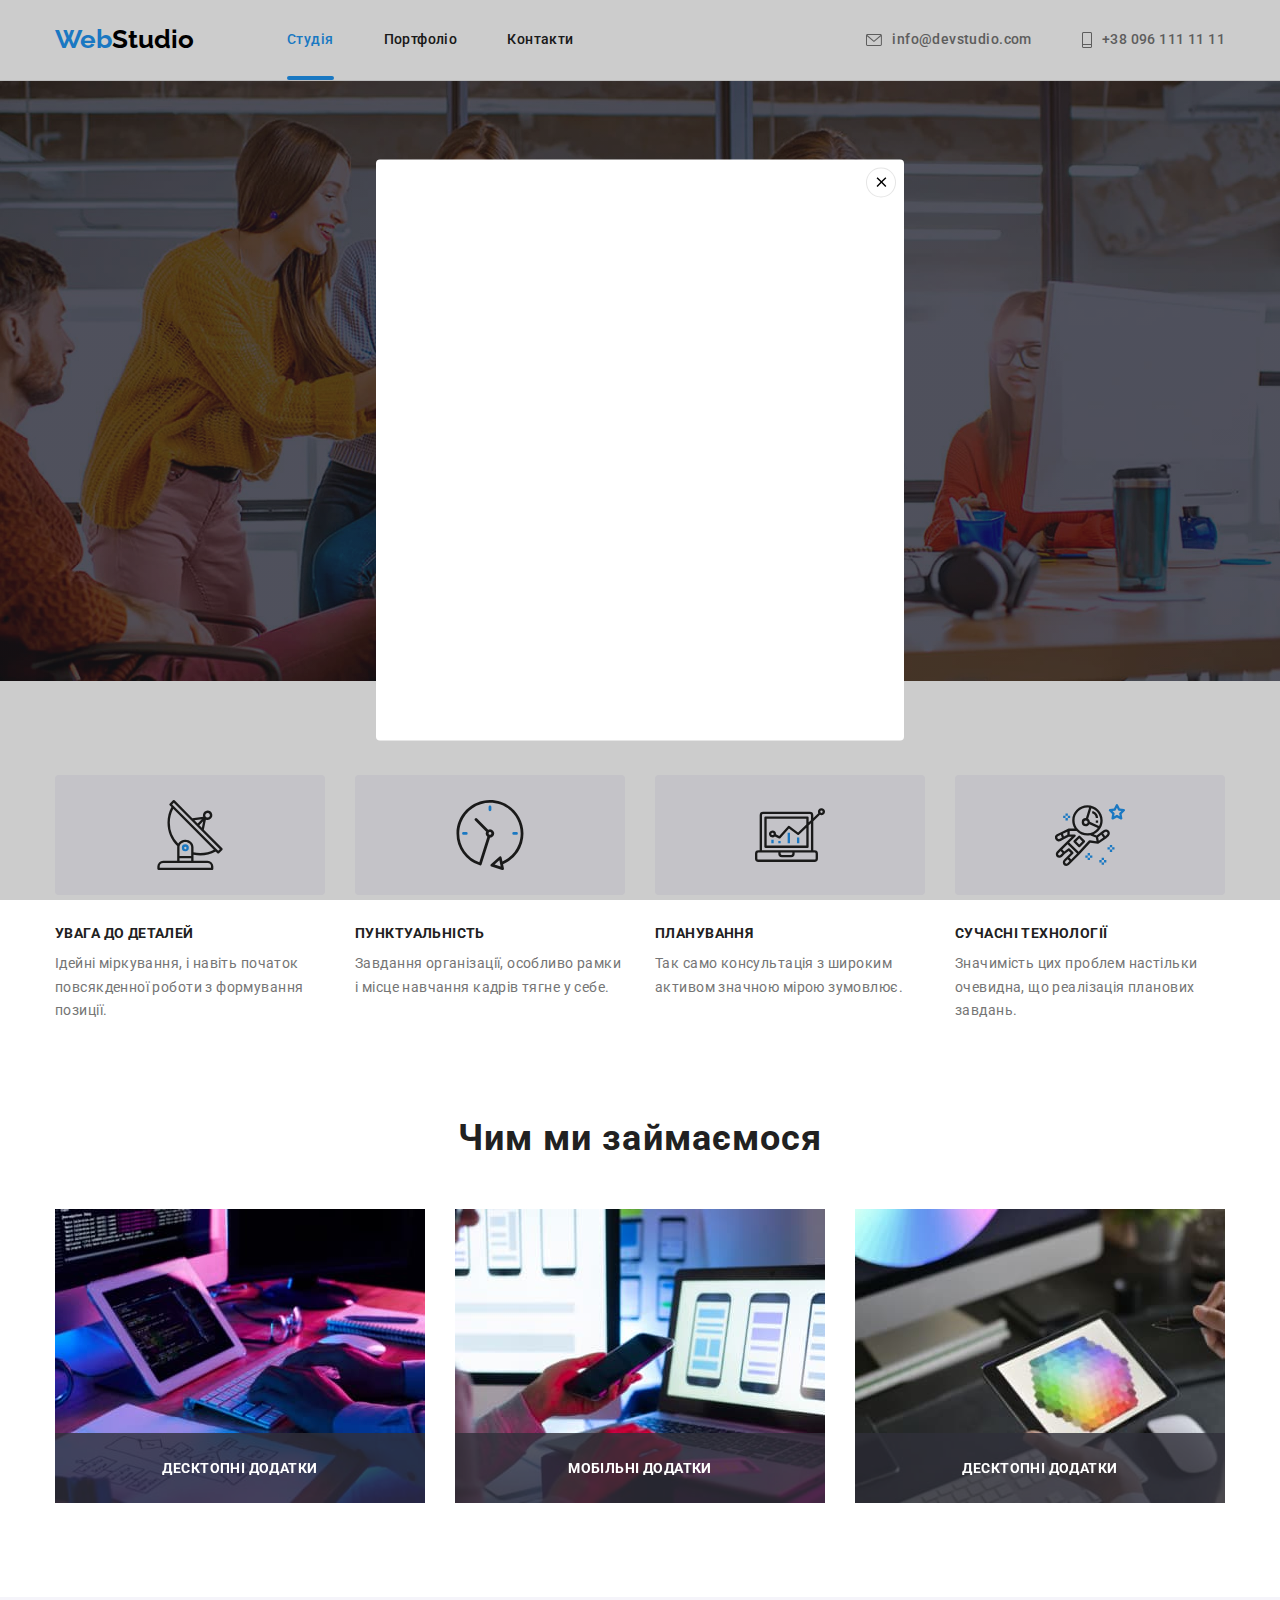
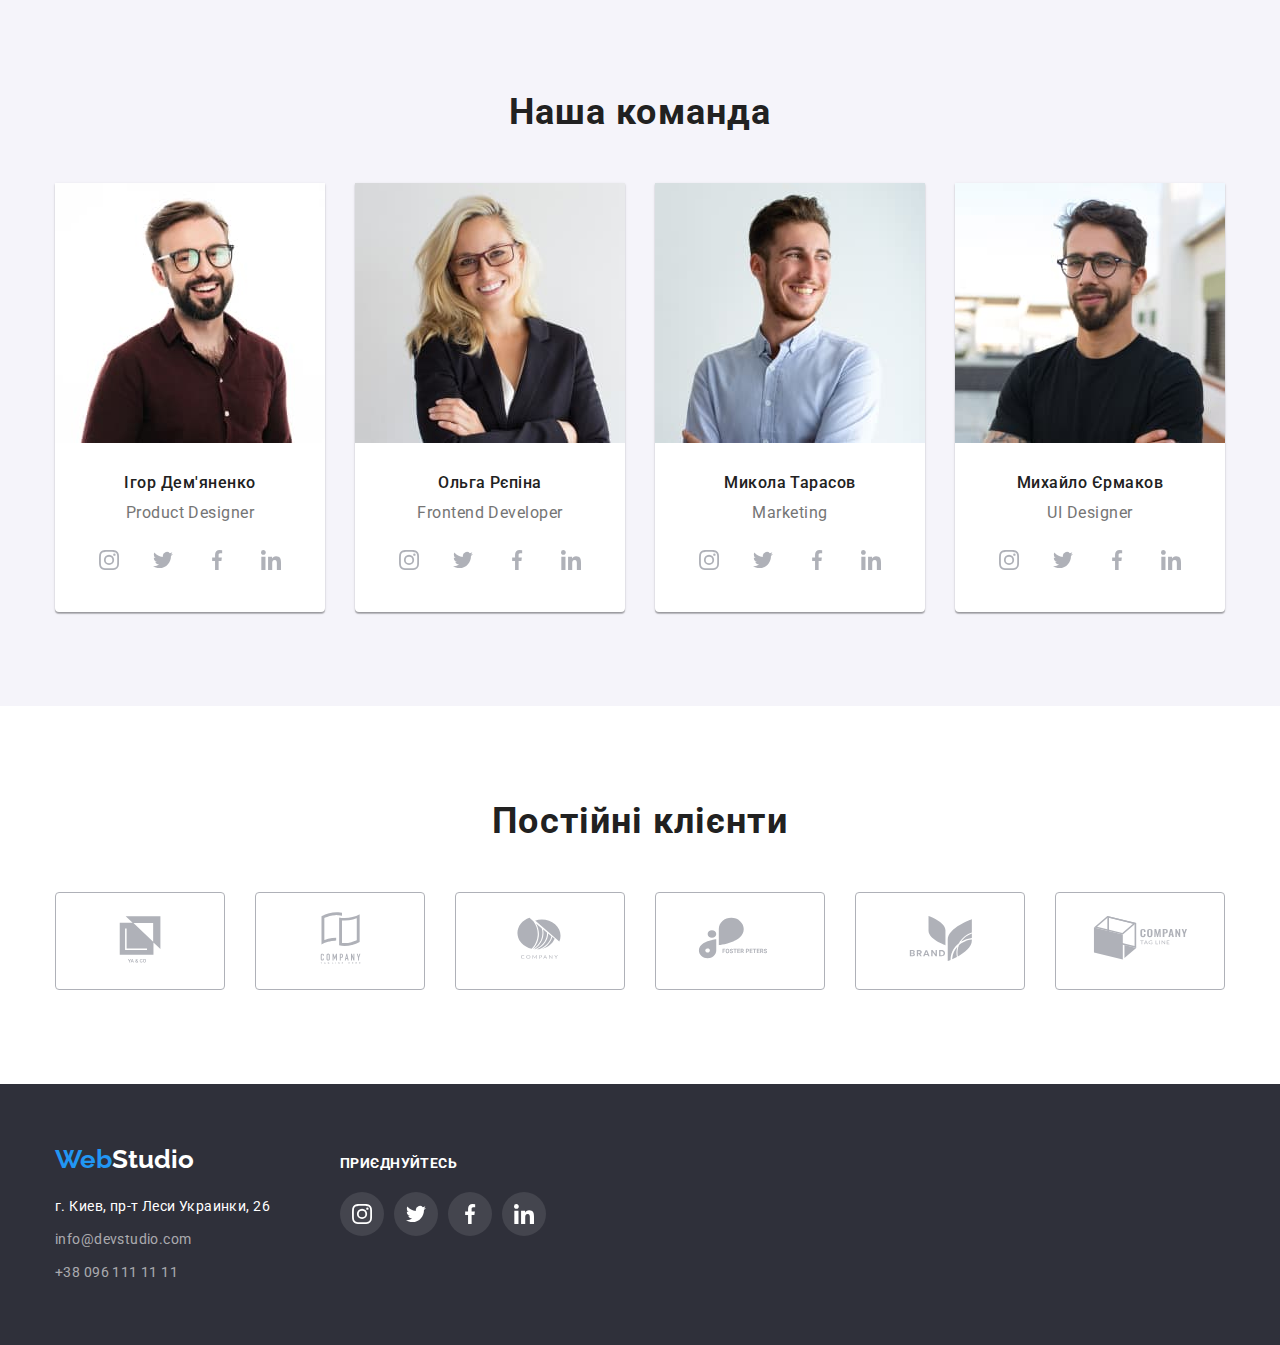
==== index.html @ 21fd34fb "Added overlays and modal" ====
<!DOCTYPE html>
<html lang="uk">
  <head>
    <meta charset="UTF-8" />
    <meta
      http-equiv="X-UA-Compatible"
      content="IE=edge"
    />
    <meta
      name="viewport"
      content="width=device-width, initial-scale=1.0"
    />
    <title>Домашнє завдання 5</title>
    <link
      rel="preconnect"
      href="https://fonts.googleapis.com"
    />
    <link
      rel="preconnect"
      href="https://fonts.gstatic.com"
      crossorigin
    />
    <link
      href="https://fonts.googleapis.com/css2?family=Raleway:wght@700&family=Roboto:wght@400;500;700;900&display=swap"
      rel="stylesheet"
    />
    <link
      rel="stylesheet"
      href="https://cdnjs.cloudflare.com/ajax/libs/modern-normalize/1.1.0/modern-normalize.min.css"
    />
    <link
      rel="stylesheet"
      href="css/styles.css"
    />
  </head>

  <body>
    <!--Header-->
    <header class="page-header">
      <nav class="container main-nav">
        <a class="logo" href="/">
          <span class="logo-accent">Web</span
          >Studio
        </a>
        <ul class="site-nav list">
          <li class="list-item">
            <a
              class="nav-link current"
              href="./index.html"
              >Студія</a
            >
          </li>
          <li class="list-item">
            <a
              class="nav-link"
              href="./portfolio.html"
              >Портфоліо</a
            >
          </li>
          <li class="list-item">
            <a class="nav-link" href="#"
              >Контакти</a
            >
          </li>
        </ul>

        <ul class="contact-nav list">
          <li class="list-item">
            <a
              href="mailto:info@devstudio.com"
              class="nav-link contact-icons"
            >
              <svg
                class="contact-icon"
                width="16"
                height="16"
              >
                <use
                  href="./images/icons.svg#icon-email"
                ></use>
              </svg>
              info@devstudio.com</a
            >
          </li>
          <li class="list-item">
            <a
              class="nav-link contact-icons"
              href="tel:+380961111111"
            >
              <svg
                class="contact-icon"
                width="10"
                height="16"
              >
                <use
                  href="./images/icons.svg#icon-phone"
                ></use>
              </svg>
              +38 096 111 11 11</a
            >
          </li>
        </ul>
      </nav>
    </header>

    <main>
      <!--Hero-->
      <div class="hero-overlay">
        <section class="hero-section">
          <div class="container">
            <h1 class="hero-title">
              Ефективні рішення для вашого бізнесу
            </h1>
            <button
              class="hero-button"
              type="button"
            >
              Замовити послугу
            </button>
          </div>
        </section>
      </div>

      <!--Pluses-->
      <section class="section">
        <div class="container">
          <h2
            class="section-title visually-hidden"
          >
            Переваги
          </h2>
          <ul class="list pluses-list">
            <li class="plus">
              <div class="plus-bg">
                <svg
                  class="plus-icon"
                  width="70"
                  height="70"
                >
                  <use
                    href="./images/icons.svg#icon-details"
                  ></use>
                </svg>
              </div>
              <h3 class="pluses-title">
                УВАГА ДО ДЕТАЛЕЙ
              </h3>
              <p class="pluses-description">
                Ідейні міркування, і навіть
                початок повсякденної роботи з
                формування позиції.
              </p>
            </li>
            <li class="plus">
              <div class="plus-bg">
                <svg
                  class="plus-icon"
                  width="70"
                  height="70"
                >
                  <use
                    href="./images/icons.svg#icon-punctuality"
                  ></use>
                </svg>
              </div>
              <h3 class="pluses-title">
                ПУНКТУАЛЬНІСТЬ
              </h3>
              <p class="pluses-description">
                Завдання організації, особливо
                рамки і місце навчання кадрів
                тягне у себе.
              </p>
            </li>
            <li class="plus">
              <div class="plus-bg">
                <svg
                  class="plus-icon"
                  width="70"
                  height="70"
                >
                  <use
                    href="./images/icons.svg#icon-planning"
                  ></use>
                </svg>
              </div>
              <h3 class="pluses-title">
                ПЛАНУВАННЯ
              </h3>
              <p class="pluses-description">
                Так само консультація з широким
                активом значною мірою зумовлює.
              </p>
            </li>
            <li class="plus">
              <div class="plus-bg">
                <svg
                  class="plus-icon"
                  width="70"
                  height="70"
                >
                  <use
                    href="./images/icons.svg#icon-tecknologies"
                  ></use>
                </svg>
              </div>
              <h3 class="pluses-title">
                СУЧАСНІ ТЕХНОЛОГІЇ
              </h3>
              <p class="pluses-description">
                Значимість цих проблем настільки
                очевидна, що реалізація планових
                завдань.
              </p>
            </li>
          </ul>
        </div>
      </section>

      <!--Services-->
      <section class="section sevices-section">
        <div class="container">
          <h2 class="section-title">
            Чим ми займаємося
          </h2>
          <ul class="list list-services">
            <li class="service">
              <div class="service-overlay">
                <img
                  class="img-services"
                  src="./images/box-1.jpg"
                  alt="Клавіатура з монітором"
                  width="370"
                />
                <h3 class="service-overlay-title">
                  Десктопні додатки
                </h3>
              </div>
            </li>
            <li class="service">
              <div class="service-overlay">
                <img
                  class="img-services"
                  src="./images/box-2.jpg"
                  alt="Смартфон і ноутбук"
                  width="370"
                />
                <h3 class="service-overlay-title">
                  Мобільні додатки
                </h3>
              </div>
            </li>
            <li class="service">
              <div class="service-overlay">
                <img
                  class="img-services"
                  src="./images/box-3.jpg"
                  alt="Планшет"
                  width="370"
                />
                <h3 class="service-overlay-title">
                  Десктопні додатки
                </h3>
              </div>
            </li>
          </ul>
        </div>
      </section>

      <!--Team-->
      <section class="section team-section">
        <div class="container">
          <h2 class="section-title">
            Наша команда
          </h2>
          <ul class="list team-list">
            <li class="person">
              <img
                class="team-img"
                src="./images/img.jpg"
                alt="Хлопець в окулярах і коричневій сорочці"
                width="270"
              />
              <div class="team-info">
                <h3 class="team-name">
                  Ігор Дем'яненко
                </h3>
                <p class="position" lang="en">
                  Product Designer
                </p>
                <ul class="list social-links">
                  <li class="social-link">
                    <a
                      href=""
                      class="social-icons"
                      target="_blank"
                      rel="noopener noreferrer nofollow"
                    >
                      <svg
                        class="social-icon"
                        width="20"
                        height="20"
                      >
                        <use
                          href="./images/icons.svg#icon-instagram"
                        ></use>
                      </svg>
                    </a>
                  </li>
                  <li class="social-link">
                    <a
                      href=""
                      class="social-icons"
                      target="_blank"
                      rel="noopener noreferrer nofollow"
                    >
                      <svg
                        class="social-icon"
                        width="20"
                        height="20"
                      >
                        <use
                          href="./images/icons.svg#icon-twitter"
                        ></use>
                      </svg>
                    </a>
                  </li>
                  <li class="social-link">
                    <a
                      href=""
                      class="social-icons"
                      target="_blank"
                      rel="noopener noreferrer nofollow"
                    >
                      <svg
                        class="social-icon"
                        width="20"
                        height="20"
                      >
                        <use
                          href="./images/icons.svg#icon-facebook"
                        ></use>
                      </svg>
                    </a>
                  </li>
                  <li class="social-link">
                    <a
                      href=""
                      class="social-icons"
                      target="_blank"
                      rel="noopener noreferrer nofollow"
                    >
                      <svg
                        class="social-icon"
                        width="20"
                        height="20"
                      >
                        <use
                          href="./images/icons.svg#icon-linkedin"
                        ></use>
                      </svg>
                    </a>
                  </li>
                </ul>
              </div>
            </li>
            <li class="person">
              <img
                class="team-img"
                src="./images/img-1.jpg"
                alt="Дівчина в окулярах"
                width="270"
              />
              <div class="team-info">
                <h3 class="team-name">
                  Ольга Рєпіна
                </h3>
                <p class="position" lang="en">
                  Frontend Developer
                </p>
                <ul class="list social-links">
                  <li class="social-link">
                    <a
                      href=""
                      class="social-icons"
                      target="_blank"
                      rel="noopener noreferrer nofollow"
                    >
                      <svg
                        class="social-icon"
                        width="20"
                        height="20"
                      >
                        <use
                          href="./images/icons.svg#icon-instagram"
                        ></use>
                      </svg>
                    </a>
                  </li>
                  <li class="social-link">
                    <a
                      href=""
                      class="social-icons"
                      target="_blank"
                      rel="noopener noreferrer nofollow"
                    >
                      <svg
                        class="social-icon"
                        width="20"
                        height="20"
                      >
                        <use
                          href="./images/icons.svg#icon-twitter"
                        ></use>
                      </svg>
                    </a>
                  </li>
                  <li class="social-link">
                    <a
                      href=""
                      class="social-icons"
                      target="_blank"
                      rel="noopener noreferrer nofollow"
                    >
                      <svg
                        class="social-icon"
                        width="20"
                        height="20"
                      >
                        <use
                          href="./images/icons.svg#icon-facebook"
                        ></use>
                      </svg>
                    </a>
                  </li>
                  <li class="social-link">
                    <a
                      href=""
                      class="social-icons"
                      target="_blank"
                      rel="noopener noreferrer nofollow"
                    >
                      <svg
                        class="social-icon"
                        width="20"
                        height="20"
                      >
                        <use
                          href="./images/icons.svg#icon-linkedin"
                        ></use>
                      </svg>
                    </a>
                  </li>
                </ul>
              </div>
            </li>
            <li class="person">
              <img
                class="team-img"
                src="./images/img-2.jpg"
                alt="Хлопець в блакитній сорочці"
                width="270"
              />
              <div class="team-info">
                <h3 class="team-name">
                  Микола Тарасов
                </h3>
                <p class="position" lang="en">
                  Marketing
                </p>
                <ul class="list social-links">
                  <li class="social-link">
                    <a
                      href=""
                      class="social-icons"
                      target="_blank"
                      rel="noopener noreferrer nofollow"
                    >
                      <svg
                        class="social-icon"
                        width="20"
                        height="20"
                      >
                        <use
                          href="./images/icons.svg#icon-instagram"
                        ></use>
                      </svg>
                    </a>
                  </li>
                  <li class="social-link">
                    <a
                      href=""
                      class="social-icons"
                      target="_blank"
                      rel="noopener noreferrer nofollow"
                    >
                      <svg
                        class="social-icon"
                        width="20"
                        height="20"
                      >
                        <use
                          href="./images/icons.svg#icon-twitter"
                        ></use>
                      </svg>
                    </a>
                  </li>
                  <li class="social-link">
                    <a
                      href=""
                      class="social-icons"
                      target="_blank"
                      rel="noopener noreferrer nofollow"
                    >
                      <svg
                        class="social-icon"
                        width="20"
                        height="20"
                      >
                        <use
                          href="./images/icons.svg#icon-facebook"
                        ></use>
                      </svg>
                    </a>
                  </li>
                  <li class="social-link">
                    <a
                      href=""
                      class="social-icons"
                      target="_blank"
                      rel="noopener noreferrer nofollow"
                    >
                      <svg
                        class="social-icon"
                        width="20"
                        height="20"
                      >
                        <use
                          href="./images/icons.svg#icon-linkedin"
                        ></use>
                      </svg>
                    </a>
                  </li>
                </ul>
              </div>
            </li>
            <li class="person">
              <img
                class="team-img"
                src="./images/img-3.jpg"
                alt="Хлопець в окулярах і чорній футболці"
                width="270"
              />
              <div class="team-info">
                <h3 class="team-name">
                  Михайло Єрмаков
                </h3>
                <p class="position" lang="en">
                  UI Designer
                </p>
                <ul class="list social-links">
                  <li class="social-link">
                    <a
                      href=""
                      class="social-icons"
                      target="_blank"
                      rel="noopener noreferrer nofollow"
                    >
                      <svg
                        class="social-icon"
                        width="20"
                        height="20"
                      >
                        <use
                          href="./images/icons.svg#icon-instagram"
                        ></use>
                      </svg>
                    </a>
                  </li>
                  <li class="social-link">
                    <a
                      href=""
                      class="social-icons"
                      target="_blank"
                      rel="noopener noreferrer nofollow"
                    >
                      <svg
                        class="social-icon"
                        width="20"
                        height="20"
                      >
                        <use
                          href="./images/icons.svg#icon-twitter"
                        ></use>
                      </svg>
                    </a>
                  </li>
                  <li class="social-link">
                    <a
                      href=""
                      class="social-icons"
                      target="_blank"
                      rel="noopener noreferrer nofollow"
                    >
                      <svg
                        class="social-icon"
                        width="20"
                        height="20"
                      >
                        <use
                          href="./images/icons.svg#icon-facebook"
                        ></use>
                      </svg>
                    </a>
                  </li>
                  <li class="social-link">
                    <a
                      href=""
                      class="social-icons"
                      target="_blank"
                      rel="noopener noreferrer nofollow"
                    >
                      <svg
                        class="social-icon"
                        width="20"
                        height="20"
                      >
                        <use
                          href="./images/icons.svg#icon-linkedin"
                        ></use>
                      </svg>
                    </a>
                  </li>
                </ul>
              </div>
            </li>
          </ul>
        </div>
      </section>

      <!-- Clients -->
      <section class="section">
        <div class="container">
          <h2 class="section-title">
            Постійні клієнти
          </h2>
          <ul class="list list-clients">
            <li>
              <a
                href=""
                class="clients"
                target="_blank"
                rel="noopener noreferrer nofollow"
              >
                <svg class="client">
                  <use
                    href="./images/icons.svg#icon-logo-client-1"
                  ></use>
                </svg>
              </a>
            </li>
            <li>
              <a
                href=""
                class="clients"
                target="_blank"
                rel="noopener noreferrer nofollow"
              >
                <svg class="client">
                  <use
                    href="./images/icons.svg#icon-logo-client-2"
                  ></use>
                </svg>
              </a>
            </li>
            <li>
              <a
                href=""
                class="clients"
                target="_blank"
                rel="noopener noreferrer nofollow"
              >
                <svg
                  class="client"
                  width="106"
                  height="60"
                >
                  <use
                    href="./images/icons.svg#icon-logo-client-3"
                  ></use>
                </svg>
              </a>
            </li>
            <li>
              <a
                href=""
                class="clients"
                target="_blank"
                rel="noopener noreferrer nofollow"
              >
                <svg
                  class="client"
                  width="106"
                  height="60"
                >
                  <use
                    href="./images/icons.svg#icon-logo-client-4"
                  ></use>
                </svg>
              </a>
            </li>
            <li>
              <a
                href=""
                class="clients"
                target="_blank"
                rel="noopener noreferrer nofollow"
              >
                <svg
                  class="client"
                  width="106"
                  height="60"
                >
                  <use
                    href="./images/icons.svg#icon-logo-client-5"
                  ></use>
                </svg>
              </a>
            </li>
            <li>
              <a
                href=""
                class="clients"
                target="_blank"
                rel="noopener noreferrer nofollow"
              >
                <svg
                  class="client"
                  width="106"
                  height="60"
                >
                  <use
                    href="./images/icons.svg#icon-logo-client-6"
                  ></use>
                </svg>
              </a>
            </li>
          </ul>
        </div>
      </section>
    </main>

    <!--Footer-->
    <footer class="footer">
      <div class="container footer-blocks">
        <div class="footer-nav">
          <a class="logo-footer" href="/">
            <span class="logo-accent">Web</span
            ><span class="logo-white"
              >Studio</span
            ></a
          >
          <address>
            <ul class="list">
              <li class="footer-link">
                <a
                  class="link-address"
                  href="https://goo.gl/maps/CPtrU1FHBa2aNyZL9"
                  target="_blank"
                  rel="noopener noreferrer nofollow"
                  >г. Киев, пр-т Леси Украинки,
                  26</a
                >
              </li>
              <li class="footer-link">
                <a
                  class="link-email"
                  href="mailto:info@devstudio.com"
                  lang="en"
                  >info@devstudio.com</a
                >
              </li>
              <li class="footer-link">
                <a
                  class="link-phone"
                  href="tel:+380961111111"
                  >+38 096 111 11 11</a
                >
              </li>
            </ul>
          </address>
        </div>
        <div class="join-block">
          <p class="join">Приєднуйтесь</p>
          <ul class="list social-links">
            <li class="social-link">
              <a
                href=""
                class="social-icons icons-footer"
                target="_blank"
                rel="noopener noreferrer nofollow"
              >
                <svg
                  class="social-icon icon-footer"
                  width="20"
                  height="20"
                >
                  <use
                    href="./images/icons.svg#icon-instagram"
                  ></use>
                </svg>
              </a>
            </li>
            <li class="social-link">
              <a
                href=""
                class="social-icons icons-footer"
                target="_blank"
                rel="noopener noreferrer nofollow"
              >
                <svg
                  class="social-icon icon-footer"
                  width="20"
                  height="20"
                >
                  <use
                    href="./images/icons.svg#icon-twitter"
                  ></use>
                </svg>
              </a>
            </li>
            <li class="social-link">
              <a
                href=""
                class="social-icons icons-footer"
                target="_blank"
                rel="noopener noreferrer nofollow"
              >
                <svg
                  class="social-icon icon-footer"
                  width="20"
                  height="20"
                >
                  <use
                    href="./images/icons.svg#icon-facebook"
                  ></use>
                </svg>
              </a>
            </li>
            <li class="social-link">
              <a
                href=""
                class="social-icons icons-footer"
                target="_blank"
                rel="noopener noreferrer nofollow"
              >
                <svg
                  class="social-icon icon-footer"
                  width="20"
                  height="20"
                >
                  <use
                    href="./images/icons.svg#icon-linkedin"
                  ></use>
                </svg>
              </a>
            </li>
          </ul>
        </div>
      </div>
    </footer>

    <!-- Backdrop -->
    <div class="backdrop is-hidden">
      <div class="modal">
        <button type="button" class="close-button">
          <svg
            class="close-modal-icon"
            width="18"
            height="18"
          >
            <use
              href="./images/icons.svg#icon-close"
            ></use>
          </svg>
        </button>
      </div>
    </div>
  </body>
</html>
---- css/styles.css ----
html {
  box-sizing: border-box;
}

*,
*::before,
*::after {
  box-sizing: inherit;
}

:root {
  --primary-text-color: #212121;
  --secondary-text-color: #757575;
  --accent-color: #2196f3;
  --primary-bg-color: #ffff;
  --secondary-bg-color: #f5f4fa;
  --footer-color: #2f303a;
  --logo-color: #000000;
  --btn-hover: #188ce8;
  --icons-color: #afb1b8;
  --white-color: #ffffff;
}
body {
  color: var(--primary-text-color);
  font-family: Roboto, sans-serif;
  margin: 0px;
}

.list {
  list-style: none;
  padding-left: 0;
  margin: 0;
}

.container {
  width: 1200px;
  margin-left: auto;
  margin-right: auto;
  padding: 0 15px;
}

.section {
  padding-top: 94px;
  padding-bottom: 94px;
}

.section-title {
  font-size: 36px;
  font-weight: 700;
  line-height: 1.17;
  letter-spacing: 0.03em;
  text-align: center;
  margin: 0 0 50px;
}

/* Header */
.logo,
.logo-footer {
  text-decoration: none;
  font-family: Raleway, sans-serif;
  font-size: 26px;
  font-weight: 700;
  line-height: 1.2;
  color: var(--logo-color);
}
.logo-footer {
  display: inline-block;
  margin-bottom: 20px;
}
.logo-accent {
  color: var(--accent-color);
}

.main-nav {
  align-items: center;
}

.contact-nav {
  margin-left: auto;
}

.site-nav {
  margin-left: 93px;
  display: block;
}

.site-nav,
.contact-nav,
.main-nav {
  display: flex;
}

.page-header {
  border-bottom: 1px solid rgba(236, 236, 236, 1);
}

.site-nav .list-item + .list-item,
.contact-nav .list-item + .list-item {
  margin-left: 50px;
}
.nav-link {
  font-size: 14px;
  font-weight: 500;
  line-height: 1.14;
  letter-spacing: 0.03em;
  color: var(--primary-text-color);
  text-decoration: none;
  padding-top: 32px;
  padding-bottom: 32px;
  display: block;
  align-items: center;
}

.contact-nav .nav-link {
  color: var(--secondary-text-color);
}

.contact-icon {
  margin-right: 10px;
  fill: currentColor;
}

.contact-icons {
  display: flex;
  color: var(--icons-color);
}

.contact-icons:hover,
.contact-icons:focus {
  color: var(--accent-color);
  transition-duration: 250ms;
  transition-timing-function: cubic-bezier(0.4, 0, 0.2, 1);
}

.current {
  color: var(--accent-color);
  position: relative;
}

.current::after {
  display: block;
  position: absolute;
  width: 100%;
  content: "";
  color: var(--accent-color);
  border: 2px solid var(--accent-color);
  border-radius: 2px;
  bottom: 0;
}

.nav-link:hover,
.nav-link:focus,
.link-phone:hover,
.link-phone:focus,
.link-email:hover,
.link-email:focus,
.link-address:hover,
.link-address:focus {
  color: var(--accent-color);
  transition-duration: 250ms;
  transition-timing-function: cubic-bezier(0.4, 0, 0.2, 1);
}
/* End Header */

/*Hero Section*/
.hero-section {
  text-align: center;
  padding: 200px 0;
}

.hero-overlay {
  max-width: 1600px;
  height: 600px;
  margin-left: auto;
  margin-right: auto;
  background-color: var(--footer-color);
  background-image: linear-gradient(
      rgba(47, 48, 58, 0.4),
      rgba(47, 48, 58, 0.4)
    ),
    url(../images/hero-img.jpg);
  background-size: cover;
  background-repeat: no-repeat;
  background-position: center;
}

.hero-title {
  font-weight: 900;
  font-size: 44px;
  line-height: 1.4;
  letter-spacing: 0.06em;
  text-transform: uppercase;
  color: var(--white-color);
  margin: 0 auto 30px;
  width: 696px;
}

.hero-button {
  color: var(--white-color);
  background: var(--accent-color);
  font-family: inherit;
  font-size: 16px;
  font-weight: 700;
  line-height: 1.9;
  letter-spacing: 0.03em;
  border: 0;
  border-radius: 4px;
  padding: 10px 32px;
  cursor: pointer;
  display: block;
  margin: 0 auto;
}

.hero-button:hover,
.hero-button:focus {
  box-shadow: 0px 4px 4px rgba(0, 0, 0, 0.15);
  border-radius: 4px;
  background: var(--btn-hover);
  transition-duration: 250ms;
  transition-timing-function: cubic-bezier(0.4, 0, 0.2, 1);
}
/* End Hero Section*/

/* Pluses */
.visually-hidden {
  position: absolute;
  width: 1px;
  height: 1px;
  margin: -1px;
  border: 0;
  padding: 0;
  white-space: nowrap;
  clip-path: inset(100%);
  clip: rect(0 0 0 0);
  overflow: hidden;
}

.pluses-title,
.service-overlay-title {
  font-weight: 700;
  font-size: 14px;
  line-height: 1.2;
  letter-spacing: 0.03em;
  text-transform: uppercase;
}

.pluses-title {
  margin: 30px 0 10px;
}

.pluses-description {
  font-size: 14px;
  line-height: 1.7;
  letter-spacing: 0.03em;
  color: var(--secondary-text-color);
  margin: 0;
}

.pluses-list,
.list-services,
.team-list,
.work-list {
  display: flex;
  flex-wrap: wrap;
  gap: 30px;
}

.plus-bg {
  display: inline-flex;
  width: 100%;
  border-radius: 4px;
  background-color: var(--secondary-bg-color);
}
.plus {
  flex-basis: calc((100% - 90px) / 4);
}
.plus-icon {
  margin: 0 auto;
  margin-top: 25px;
  margin-bottom: 25px;
}
/*End Pluses */

/* Services */
.service {
  position: relative;
}

.sevices-section {
  padding-top: 0;
}

.img-services {
  display: block;
}

.service-overlay-title {
  color: var(--white-color);
  margin: 0;
  position: absolute;
  bottom: 27px;
  z-index: 1;
  left: 50%;
  transform: translate(-50%);
}

.service-overlay::after {
  display: inline-block;
  position: absolute;
  content: "";
  width: 100%;
  height: 70px;
  bottom: 0;
  background-color: rgba(47, 48, 58, 0.8);

}
/* End Services */

/* Team */
.team-name {
  font-size: 16px;
  font-weight: 500;
  line-height: 1.2;
  letter-spacing: 0.03em;
  text-align: center;
  margin: 0 0 10px;
}

.team-img {
  display: block;
}

.position {
  text-align: center;
  color: var(--secondary-text-color);
  font-size: 16px;
  line-height: 1.2;
  letter-spacing: 0.03em;
  margin: 0;
  margin-bottom: 16px;
}

.team-section {
  background-color: var(--secondary-bg-color);
  padding-top: 94px;
  padding-bottom: 94px;
}

.person {
  background: var(--primary-bg-color);
  box-shadow: 0px 1px 3px rgba(0, 0, 0, 0.12),
    0px 1px 1px rgba(0, 0, 0, 0.14),
    0px 2px 1px rgba(0, 0, 0, 0.2);
  border-radius: 0px 0px 4px 4px;
  flex-basis: calc((100% - 90px) / 4);
}

.team-info {
  padding: 30px 20px;
}

.social-links {
  display: flex;
  flex-wrap: wrap;
  justify-content: center;
}

.social-link:not(:last-child) {
  margin-right: 10px;
}

.social-icons {
  display: inline-flex;
  align-items: center;
  justify-content: center;
  width: 44px;
  height: 44px;
  border-radius: 50%;
  color: var(--icons-color);
}

.social-icon {
  fill: currentColor;
}

.social-icons:hover,
.social-icons:focus {
  background-color: var(--accent-color);
  color: var(--white-color);
  transition-duration: 250ms;
  transition-timing-function: cubic-bezier(0.4, 0, 0.2, 1);
}
/* End Team */

/* Clients */
.list-clients {
  display: flex;
  flex-wrap: wrap;
  gap: 30px;
}

.clients {
  display: block;
  width: 170px;
  padding: 16px 32px;
  border: 1px solid var(--icons-color);
  border-radius: 4px;
  color: var(--icons-color);
}

.client {
  width: 106px;
  height: 60px;
  fill: currentColor;
}

.clients:hover,
.clients:focus {
  border: 1px solid var(--accent-color);
  color: var(--accent-color);
  transition-duration: 250ms;
  transition-timing-function: cubic-bezier(0.4, 0, 0.2, 1);
}
/* End Clients */

/* Footer */
.logo-white {
  color: var(--white-color);
}

.footer {
  background-color: var(--footer-color);
  padding: 60px 0;
}

.link-email,
.link-phone {
  font-size: 14px;
  line-height: 1.7;
  letter-spacing: 0.03em;
  font-style: normal;
  color: rgba(255, 255, 255, 0.6);
  text-decoration: none;
  display: inline-block;
}

.link-address {
  font-size: 14px;
  line-height: 1.7;
  letter-spacing: 0.03em;
  font-style: normal;
  color: var(--white-color);
  text-decoration: none;
  display: inline-block;
}

.footer-link:not(:last-child) {
  margin-bottom: 9px;
}

.join {
  font-size: 14px;
  font-weight: 700;
  line-height: 1.3;
  letter-spacing: 0.03em;
  text-transform: uppercase;
  color: var(--primary-bg-color);
  margin: 0;
  margin-bottom: 20px;
}
.join-block,
.footer.nav {
  display: inline-block;
  justify-content: start;
}

.footer-blocks {
  display: flex;
  gap: 70px;
  align-items: baseline;
}

.icons-footer {
  background-color: rgba(255, 255, 255, 0.1);
  color: var(--white-color);
}

.icon-footer {
  fill: currentColor;
}
/* End Footer */

/* Portfolio */
/* Works */
.work-title {
  font-size: 18px;
  font-weight: 700;
  line-height: 2;
  letter-spacing: 0.06em;
  margin: 0 0 4px;
}

.work-kind {
  color: var(--secondary-text-color);
  font-size: 16px;
  line-height: 1.17;
  letter-spacing: 0.03em;
  margin: 0;
}

.work-img {
  display: block;
}

.work-item {
  background: var(--primary-bg-color);
  flex-basis: calc((100% - 60px) / 3);
}

.work-item:hover,
.work-item:focus {
  box-shadow: 1px 4px 6px 0px rgba(0, 0, 0, 0.16),
    0px 4px 4px 0px rgba(0, 0, 0, 0.06),
    0px 1px 1px 0px rgba(0, 0, 0, 0.12);
  transition-duration: 250ms;
  transition-timing-function: cubic-bezier(0.4, 0, 0.2, 1);
}

.work-info {
  border-bottom: 1px solid rgba(238, 238, 238, 1);
  border-left: 1px solid rgba(238, 238, 238, 1);
  border-right: 1px solid rgba(238, 238, 238, 1);
  padding: 20px 24px;
}

.work-overlay {
  position: relative;
}

.work-overlay-txt {
  width: 322px;
  font-size: 18px;
  line-height: 1.55;
  letter-spacing: 0.03em;
  color: var(--white-color);
  position: absolute;
  left: 50%;
  top: 50%;
  transform: translate(-50%, -50%);
  margin: 0;
  opacity: 0;
}

.work-overlay-txt:hover,
.work-overlay-txt:focus {
opacity: 1;
transition-duration: 250ms;
transition-timing-function:cubic-bezier(0.4, 0, 0.2, 1);
}

.work-overlay::before {
  display: inline-block;
  position: absolute;
  content: "";
  width: 100%;
  height: 100%;
  background-color: rgba(33, 150, 243, 0.9);
  opacity: 0;
}

.work-overlay:hover::before,
.work-overlay:focus::before  {
  opacity: 1;
  transition-duration: 250ms;
  transition-timing-function: cubic-bezier(0.4, 0, 0.2, 1);
}

.btn-list {
  display: flex;
  justify-content: center;
  margin-bottom: 50px;
}

.button {
  font-family: inherit;
  font-size: 16px;
  font-weight: 500;
  line-height: 1.6;
  letter-spacing: 0.03em;
  color: var(--primary-text-color);
  background: var(--secondary-bg-color);
  border: 0;
  border-radius: 4px;
  padding: 6px 22px;
  cursor: pointer;
}

.button:hover,
.button:focus {
  color: var(--white-color);
  background: var(--accent-color);
  box-shadow: 0px 3px 1px rgba(0, 0, 0, 0.1),
    0px 1px 2px rgba(0, 0, 0, 0.08),
    0px 2px 2px rgba(0, 0, 0, 0.12);
  transition-duration: 250ms;
  transition-timing-function: cubic-bezier(0.4, 0, 0.2, 1);
}

.btn-list .item + .item {
  margin-left: 8px;
}
/* End Portfolio */

/* Backdrop */
.backdrop {
  position: fixed;
  top: 0;
  left: 0;
  background-color: rgba(0, 0, 0, 0.2);
  width: 100%;
  height: 100%;
  
}

/* .backdrop.is-hidden {
  opacity: 0;
  pointer-events: none;
} */

.close-button {
  position: absolute;
  right: 8px;
  top: 8px;
  display: inline-flex;
  align-items: center;
  justify-content: center;
  border-radius: 50%;
  border: 1px solid rgba(0, 0, 0, 0.1);
  background-color: var(--white-color);
  width: 30px;
  height: 30px;
  cursor: pointer;
}

.modal {
  min-width: 528px;
  min-height: 581px;
  border-radius: 4px;
  background-color: var(--white-color);
  position: absolute;
  left: 50%;
  top: 50%;
  transform: translate(-50%, -50%);
}
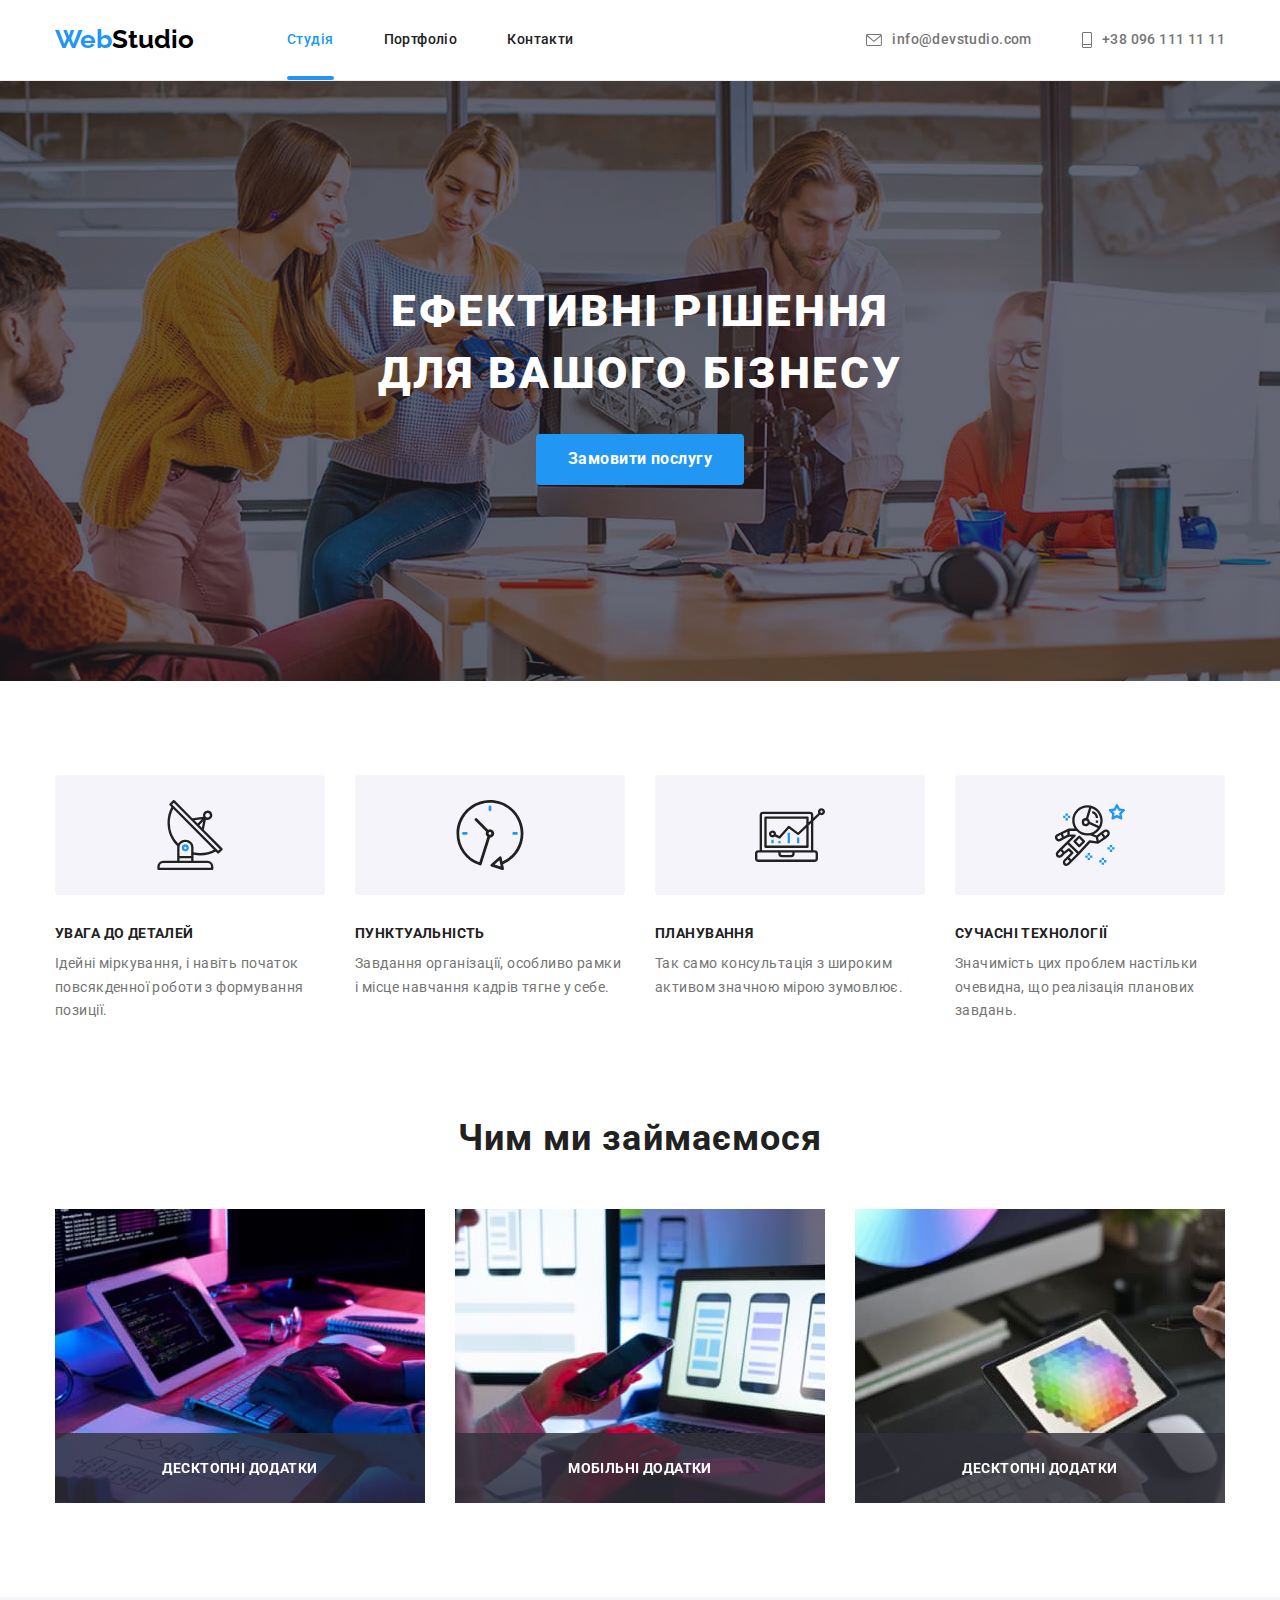
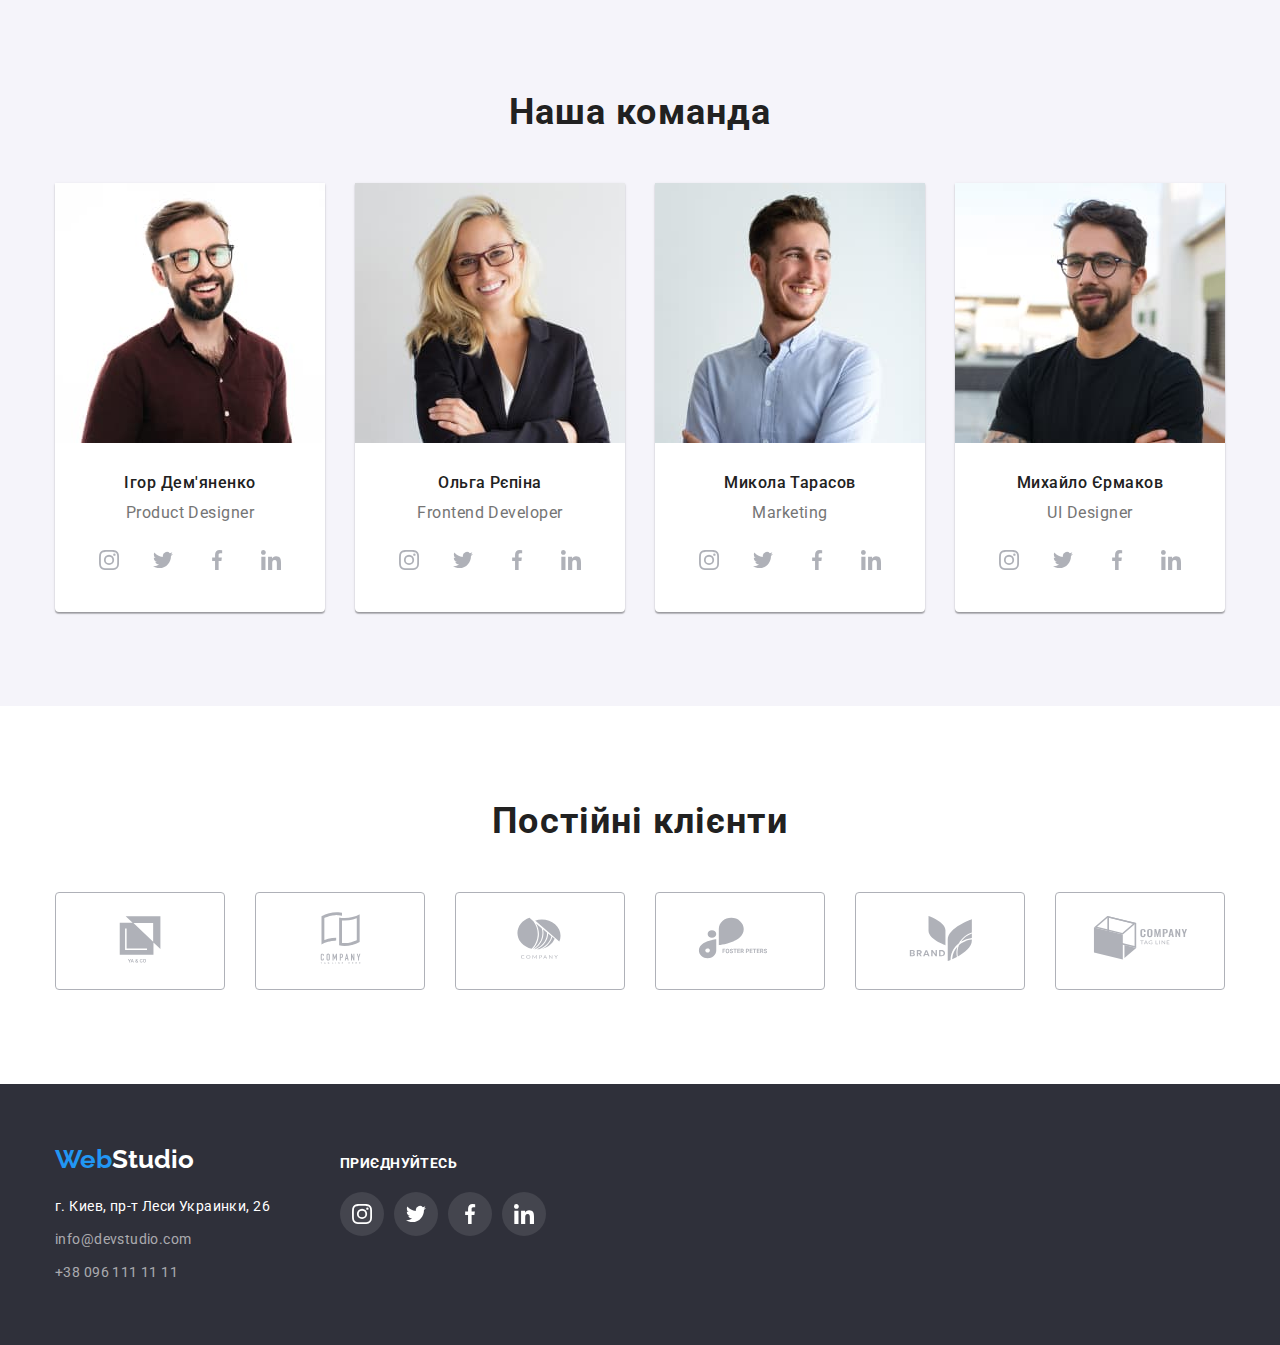
==== commit 338f4daa: "Added animations" ====
--- a/index.html
+++ b/index.html
@@ -114,6 +114,7 @@
             <button
               class="hero-button"
               type="button"
+              data-modal-open
             >
               Замовити послугу
             </button>
@@ -870,10 +871,14 @@
       </div>
     </footer>
 
-    <!-- Backdrop -->
-    <div class="backdrop is-hidden">
+    <!-- Modal /Backdrop -->
+    <div class="backdrop is-hidden" data-modal>
       <div class="modal">
-        <button type="button" class="close-button">
+        <button
+          type="button"
+          class="close-btn-modal"
+          data-modal-close
+        >
           <svg
             class="close-modal-icon"
             width="18"
@@ -886,5 +891,7 @@
         </button>
       </div>
     </div>
+
+    <script src="./js/modal.js"></script>
   </body>
 </html>
--- a/css/styles.css
+++ b/css/styles.css
@@ -109,6 +109,9 @@
   padding-bottom: 32px;
   display: block;
   align-items: center;
+  transition-property: color;
+  transition-duration: 250ms;
+  transition-timing-function: cubic-bezier(0.4, 0, 0.2, 1);
 }
 
 .contact-nav .nav-link {
@@ -157,8 +160,6 @@
 .link-address:hover,
 .link-address:focus {
   color: var(--accent-color);
-  transition-duration: 250ms;
-  transition-timing-function: cubic-bezier(0.4, 0, 0.2, 1);
 }
 /* End Header */
 
@@ -209,6 +210,9 @@
   cursor: pointer;
   display: block;
   margin: 0 auto;
+  transition-property: background-color;
+  transition-duration: 250ms;
+  transition-timing-function: cubic-bezier(0.4, 0, 0.2, 1);
 }
 
 .hero-button:hover,
@@ -216,8 +220,6 @@
   box-shadow: 0px 4px 4px rgba(0, 0, 0, 0.15);
   border-radius: 4px;
   background: var(--btn-hover);
-  transition-duration: 250ms;
-  transition-timing-function: cubic-bezier(0.4, 0, 0.2, 1);
 }
 /* End Hero Section*/
 
@@ -377,6 +379,9 @@
   height: 44px;
   border-radius: 50%;
   color: var(--icons-color);
+  transition-property: color background-color;
+  transition-duration: 250ms;
+  transition-timing-function: cubic-bezier(0.4, 0, 0.2, 1);
 }
 
 .social-icon {
@@ -387,8 +392,6 @@
 .social-icons:focus {
   background-color: var(--accent-color);
   color: var(--white-color);
-  transition-duration: 250ms;
-  transition-timing-function: cubic-bezier(0.4, 0, 0.2, 1);
 }
 /* End Team */
 
@@ -406,6 +409,9 @@
   border: 1px solid var(--icons-color);
   border-radius: 4px;
   color: var(--icons-color);
+  transition-property: color;
+  transition-duration: 250ms;
+  transition-timing-function: cubic-bezier(0.4, 0, 0.2, 1);
 }
 
 .client {
@@ -418,8 +424,6 @@
 .clients:focus {
   border: 1px solid var(--accent-color);
   color: var(--accent-color);
-  transition-duration: 250ms;
-  transition-timing-function: cubic-bezier(0.4, 0, 0.2, 1);
 }
 /* End Clients */
 
@@ -442,6 +446,9 @@
   color: rgba(255, 255, 255, 0.6);
   text-decoration: none;
   display: inline-block;
+  transition-property: color;
+  transition-duration: 250ms;
+  transition-timing-function: cubic-bezier(0.4, 0, 0.2, 1);
 }
 
 .link-address {
@@ -452,6 +459,9 @@
   color: var(--white-color);
   text-decoration: none;
   display: inline-block;
+  transition-property: color;
+  transition-duration: 250ms;
+  transition-timing-function: cubic-bezier(0.4, 0, 0.2, 1);
 }
 
 .footer-link:not(:last-child) {
@@ -513,8 +523,12 @@
 }
 
 .work-item {
+  position: relative;
   background: var(--primary-bg-color);
   flex-basis: calc((100% - 60px) / 3);
+  transition-property: box-shadow;
+  transition-duration: 250ms;
+  transition-timing-function: cubic-bezier(0.4, 0, 0.2, 1);
 }
 
 .work-item:hover,
@@ -522,8 +536,6 @@
   box-shadow: 1px 4px 6px 0px rgba(0, 0, 0, 0.16),
     0px 4px 4px 0px rgba(0, 0, 0, 0.06),
     0px 1px 1px 0px rgba(0, 0, 0, 0.12);
-  transition-duration: 250ms;
-  transition-timing-function: cubic-bezier(0.4, 0, 0.2, 1);
 }
 
 .work-info {
@@ -549,13 +561,14 @@
   transform: translate(-50%, -50%);
   margin: 0;
   opacity: 0;
+  transition-property: opacity;
+  transition-duration: 250ms;
+  transition-timing-function: cubic-bezier(0.4, 0, 0.2, 1);
 }
 
 .work-overlay-txt:hover,
 .work-overlay-txt:focus {
 opacity: 1;
-transition-duration: 250ms;
-transition-timing-function:cubic-bezier(0.4, 0, 0.2, 1);
 }
 
 .work-overlay::before {
@@ -563,17 +576,28 @@
   position: absolute;
   content: "";
   width: 100%;
-  height: 100%;
+  height: 0%;
+  bottom: 0;
   background-color: rgba(33, 150, 243, 0.9);
-  opacity: 0;
-}
-
-.work-overlay:hover::before,
-.work-overlay:focus::before  {
-  opacity: 1;
-  transition-duration: 250ms;
-  transition-timing-function: cubic-bezier(0.4, 0, 0.2, 1);
-}
+  transition-property: height ;
+  transition-duration: 250ms;
+  transition-timing-function: cubic-bezier(0.4, 0, 0.2, 1);
+}
+
+.work-item:hover .work-overlay:hover::before,
+.work-item:hover .work-overlay:focus::before {
+    height: 100%;
+}
+
+/* .work-info::after {
+      content: '';
+      display: block;
+      position: absolute;
+      top: 0;
+      right: 0;
+      bottom: 0;
+      left: 0;
+} */
 
 .btn-list {
   display: flex;
@@ -593,6 +617,9 @@
   border-radius: 4px;
   padding: 6px 22px;
   cursor: pointer;
+  transition-property: background-color color;
+  transition-duration: 250ms;
+  transition-timing-function: cubic-bezier(0.4, 0, 0.2, 1);
 }
 
 .button:hover,
@@ -602,8 +629,6 @@
   box-shadow: 0px 3px 1px rgba(0, 0, 0, 0.1),
     0px 1px 2px rgba(0, 0, 0, 0.08),
     0px 2px 2px rgba(0, 0, 0, 0.12);
-  transition-duration: 250ms;
-  transition-timing-function: cubic-bezier(0.4, 0, 0.2, 1);
 }
 
 .btn-list .item + .item {
@@ -611,7 +636,7 @@
 }
 /* End Portfolio */
 
-/* Backdrop */
+/* Modal / Backdrop */
 .backdrop {
   position: fixed;
   top: 0;
@@ -622,12 +647,12 @@
   
 }
 
-/* .backdrop.is-hidden {
+.backdrop.is-hidden {
   opacity: 0;
   pointer-events: none;
-} */
-
-.close-button {
+}
+
+.close-btn-modal {
   position: absolute;
   right: 8px;
   top: 8px;
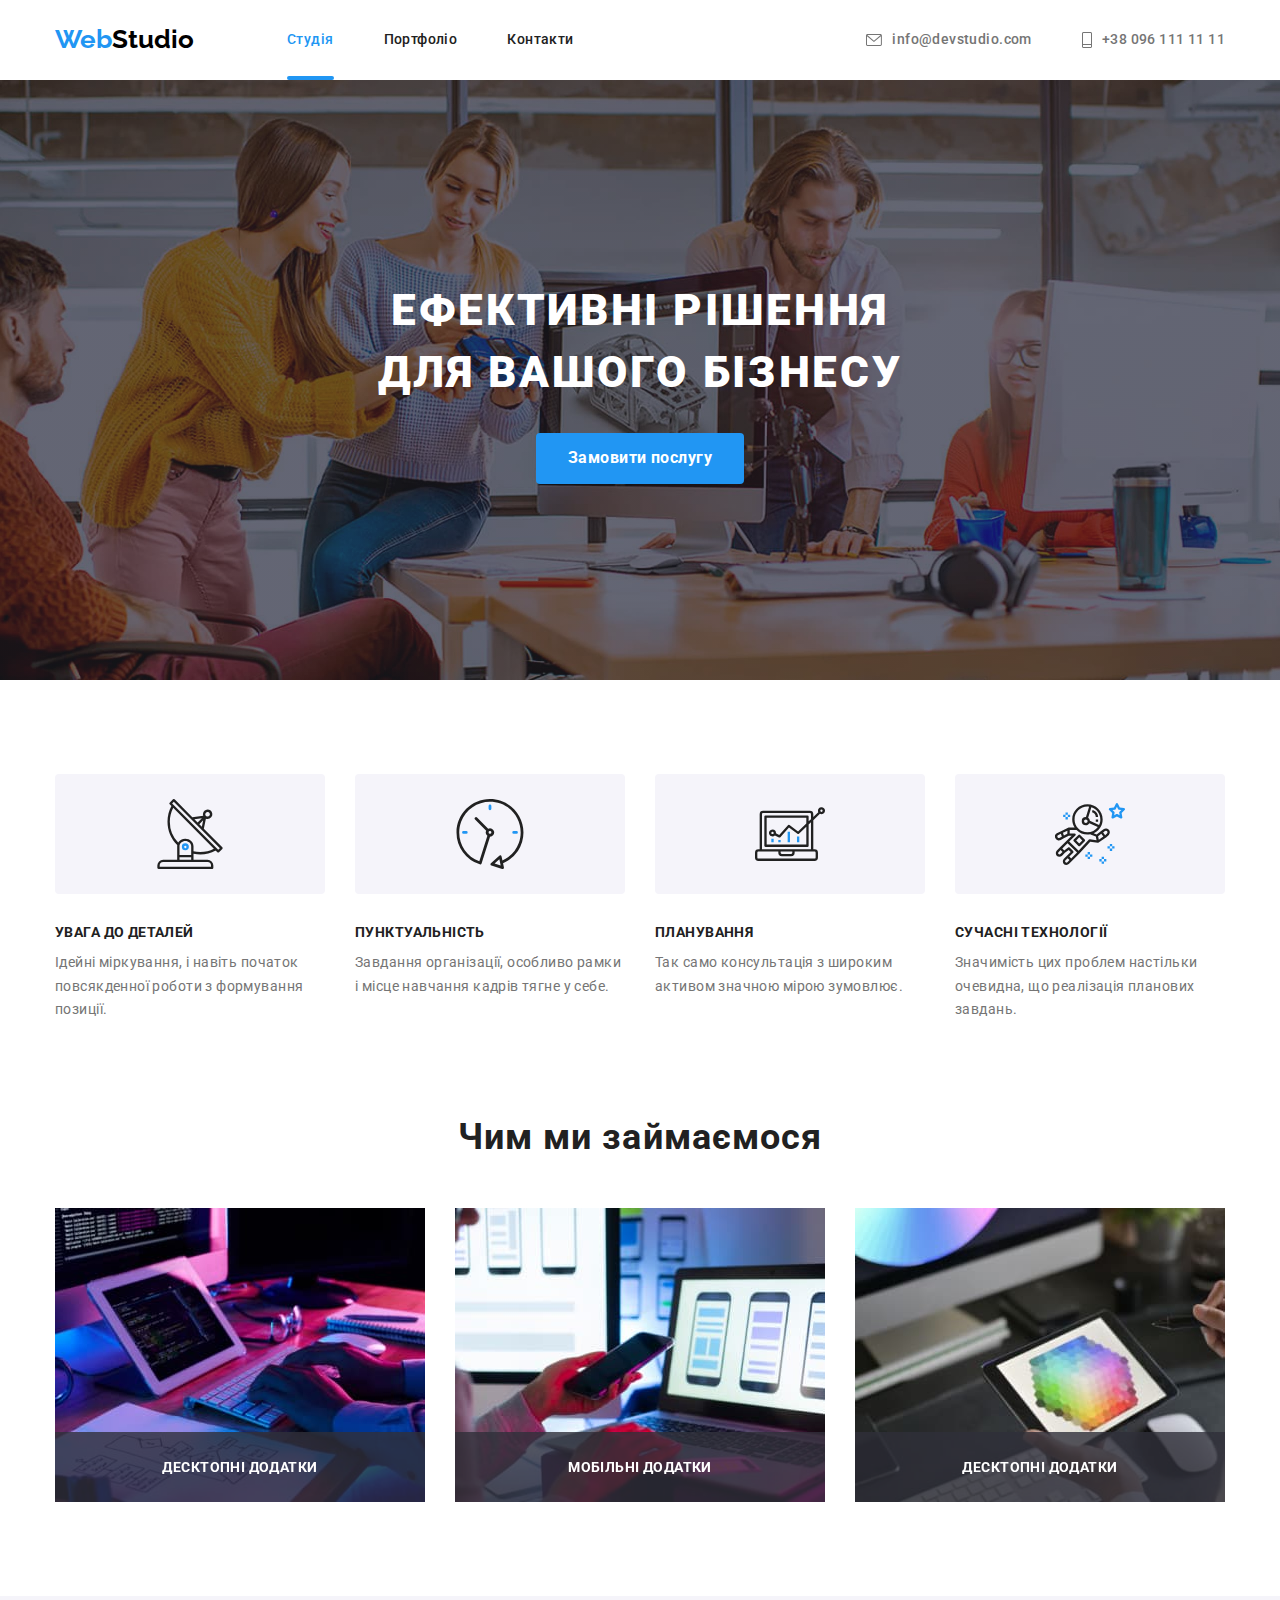
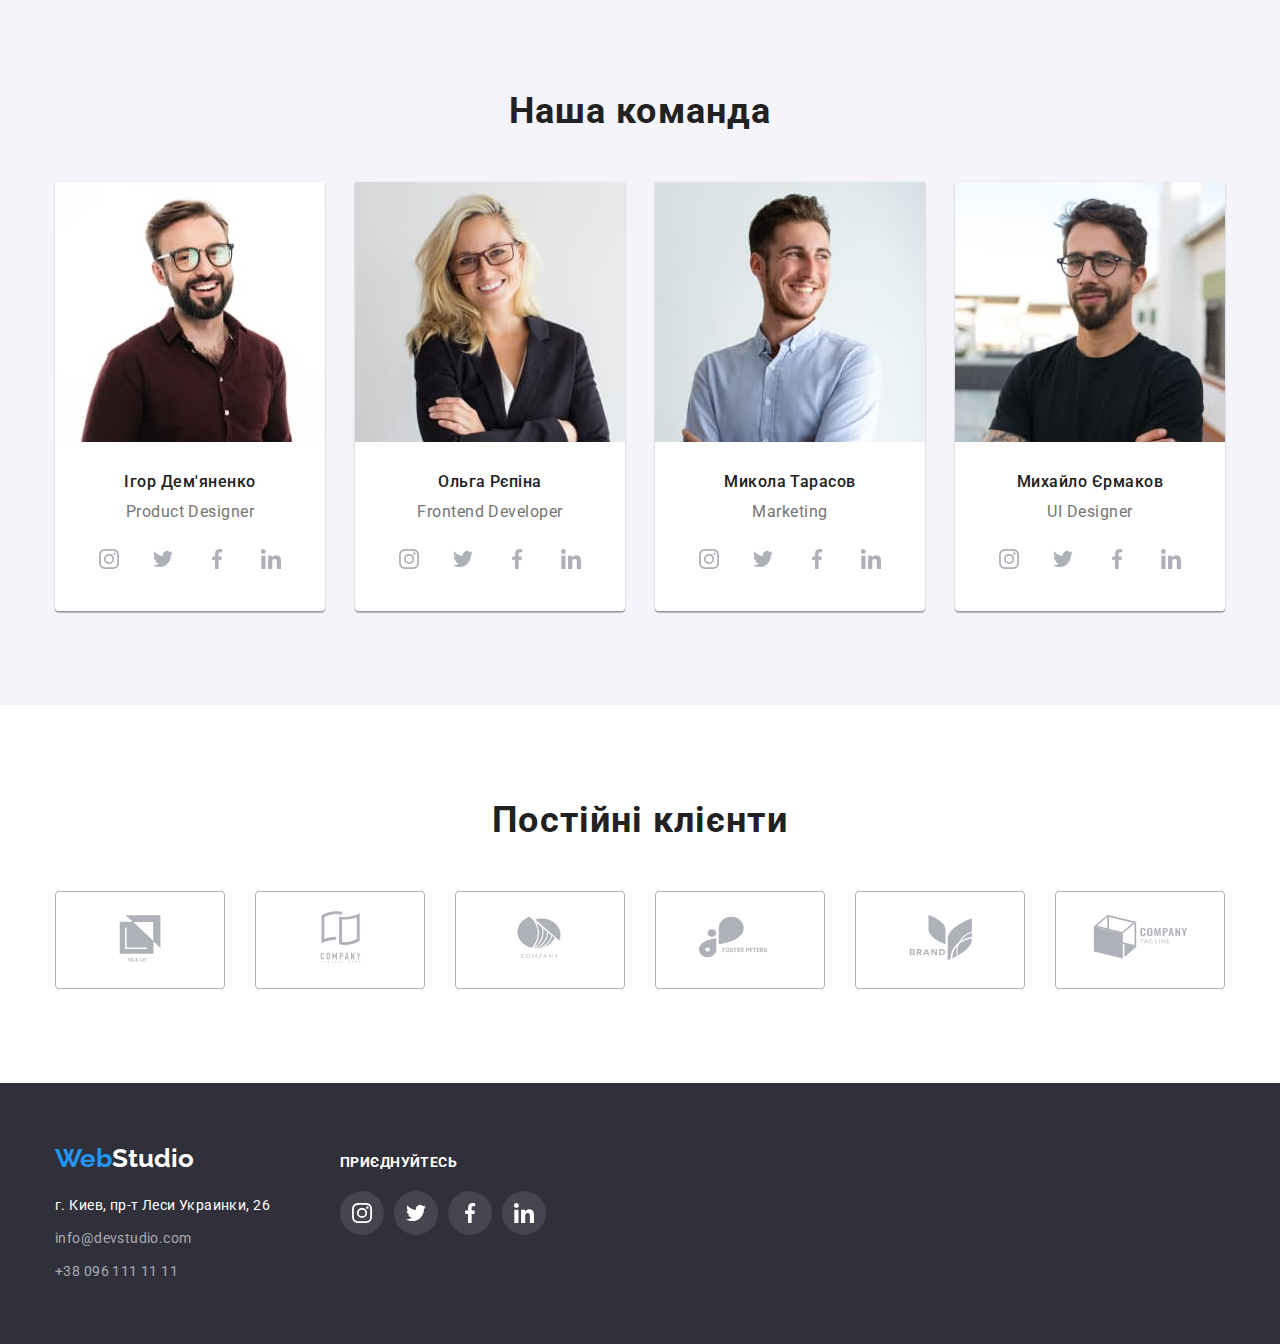
==== commit eec05223: "Added modal animation" ====
--- a/index.html
+++ b/index.html
@@ -36,7 +36,7 @@
 
   <body>
     <!--Header-->
-    <header class="page-header">
+    <header class="page-header header-main">
       <nav class="container main-nav">
         <a class="logo" href="/">
           <span class="logo-accent">Web</span
--- a/css/styles.css
+++ b/css/styles.css
@@ -94,6 +94,10 @@
   border-bottom: 1px solid rgba(236, 236, 236, 1);
 }
 
+.header-main {
+  border-bottom: none;
+}
+
 .site-nav .list-item + .list-item,
 .contact-nav .list-item + .list-item {
   margin-left: 50px;
@@ -111,7 +115,12 @@
   align-items: center;
   transition-property: color;
   transition-duration: 250ms;
-  transition-timing-function: cubic-bezier(0.4, 0, 0.2, 1);
+  transition-timing-function: cubic-bezier(
+    0.4,
+    0,
+    0.2,
+    1
+  );
 }
 
 .contact-nav .nav-link {
@@ -130,9 +139,14 @@
 
 .contact-icons:hover,
 .contact-icons:focus {
-  color: var(--accent-color);
-  transition-duration: 250ms;
-  transition-timing-function: cubic-bezier(0.4, 0, 0.2, 1);
+  transition-property: color;
+  transition-duration: 250ms;
+  transition-timing-function: cubic-bezier(
+    0.4,
+    0,
+    0.2,
+    1
+  );
 }
 
 .current {
@@ -144,7 +158,7 @@
   display: block;
   position: absolute;
   width: 100%;
-  content: "";
+  content: '';
   color: var(--accent-color);
   border: 2px solid var(--accent-color);
   border-radius: 2px;
@@ -212,7 +226,12 @@
   margin: 0 auto;
   transition-property: background-color;
   transition-duration: 250ms;
-  transition-timing-function: cubic-bezier(0.4, 0, 0.2, 1);
+  transition-timing-function: cubic-bezier(
+    0.4,
+    0,
+    0.2,
+    1
+  );
 }
 
 .hero-button:hover,
@@ -309,12 +328,11 @@
 .service-overlay::after {
   display: inline-block;
   position: absolute;
-  content: "";
+  content: '';
   width: 100%;
   height: 70px;
   bottom: 0;
   background-color: rgba(47, 48, 58, 0.8);
-
 }
 /* End Services */
 
@@ -381,7 +399,12 @@
   color: var(--icons-color);
   transition-property: color background-color;
   transition-duration: 250ms;
-  transition-timing-function: cubic-bezier(0.4, 0, 0.2, 1);
+  transition-timing-function: cubic-bezier(
+    0.4,
+    0,
+    0.2,
+    1
+  );
 }
 
 .social-icon {
@@ -411,7 +434,12 @@
   color: var(--icons-color);
   transition-property: color;
   transition-duration: 250ms;
-  transition-timing-function: cubic-bezier(0.4, 0, 0.2, 1);
+  transition-timing-function: cubic-bezier(
+    0.4,
+    0,
+    0.2,
+    1
+  );
 }
 
 .client {
@@ -448,7 +476,12 @@
   display: inline-block;
   transition-property: color;
   transition-duration: 250ms;
-  transition-timing-function: cubic-bezier(0.4, 0, 0.2, 1);
+  transition-timing-function: cubic-bezier(
+    0.4,
+    0,
+    0.2,
+    1
+  );
 }
 
 .link-address {
@@ -461,7 +494,12 @@
   display: inline-block;
   transition-property: color;
   transition-duration: 250ms;
-  transition-timing-function: cubic-bezier(0.4, 0, 0.2, 1);
+  transition-timing-function: cubic-bezier(
+    0.4,
+    0,
+    0.2,
+    1
+  );
 }
 
 .footer-link:not(:last-child) {
@@ -528,7 +566,13 @@
   flex-basis: calc((100% - 60px) / 3);
   transition-property: box-shadow;
   transition-duration: 250ms;
-  transition-timing-function: cubic-bezier(0.4, 0, 0.2, 1);
+  transition-timing-function: cubic-bezier(
+    0.4,
+    0,
+    0.2,
+    1
+  );
+  overflow: hidden;
 }
 
 .work-item:hover,
@@ -563,41 +607,40 @@
   opacity: 0;
   transition-property: opacity;
   transition-duration: 250ms;
-  transition-timing-function: cubic-bezier(0.4, 0, 0.2, 1);
-}
-
-.work-overlay-txt:hover,
-.work-overlay-txt:focus {
-opacity: 1;
+  transition-timing-function: cubic-bezier(
+    0.4,
+    0,
+    0.2,
+    1
+  );
+  transition-delay: 150ms;
+}
+
+.work-item:hover .work-overlay-txt {
+  opacity: 1;
 }
 
 .work-overlay::before {
   display: inline-block;
   position: absolute;
-  content: "";
+  content: '';
   width: 100%;
-  height: 0%;
+  height: 0;
   bottom: 0;
   background-color: rgba(33, 150, 243, 0.9);
-  transition-property: height ;
-  transition-duration: 250ms;
-  transition-timing-function: cubic-bezier(0.4, 0, 0.2, 1);
-}
-
-.work-item:hover .work-overlay:hover::before,
-.work-item:hover .work-overlay:focus::before {
-    height: 100%;
-}
-
-/* .work-info::after {
-      content: '';
-      display: block;
-      position: absolute;
-      top: 0;
-      right: 0;
-      bottom: 0;
-      left: 0;
-} */
+  transition-property: height;
+  transition-duration: 500ms;
+  transition-timing-function: cubic-bezier(
+    0.4,
+    0,
+    0.2,
+    1
+  );
+}
+
+.work-item:hover .work-overlay::before {
+  height: 100%;
+}
 
 .btn-list {
   display: flex;
@@ -619,7 +662,12 @@
   cursor: pointer;
   transition-property: background-color color;
   transition-duration: 250ms;
-  transition-timing-function: cubic-bezier(0.4, 0, 0.2, 1);
+  transition-timing-function: cubic-bezier(
+    0.4,
+    0,
+    0.2,
+    1
+  );
 }
 
 .button:hover,
@@ -644,12 +692,22 @@
   background-color: rgba(0, 0, 0, 0.2);
   width: 100%;
   height: 100%;
-  
+  opacity: 1;
+  transition-property: opacity;
+  transition-duration: 250ms;
+  transition-timing-function: cubic-bezier(0.4,
+    0,
+    0.2,
+    1);
 }
 
 .backdrop.is-hidden {
   opacity: 0;
   pointer-events: none;
+}
+
+.backdrop.is-hidden .modal {
+  transform: translate(-50%, -50%) scale(0.9);
 }
 
 .close-btn-modal {
@@ -675,5 +733,14 @@
   position: absolute;
   left: 50%;
   top: 50%;
-  transform: translate(-50%, -50%);
-}+  box-shadow: 0px 2px 1px 0px rgba(0, 0, 0, 0.2),
+    0px 1px 1px 0px rgba(0, 0, 0, 0.14),
+    0px 1px 3px 0px rgba(0, 0, 0, 0.12);
+  transform: translate(-50%, -50%) scale(1);
+  transition-property: transform;
+  transition-duration: 250ms;
+  transition-timing-function: cubic-bezier(0.4,
+        0,
+        0.2,
+        1);
+}
